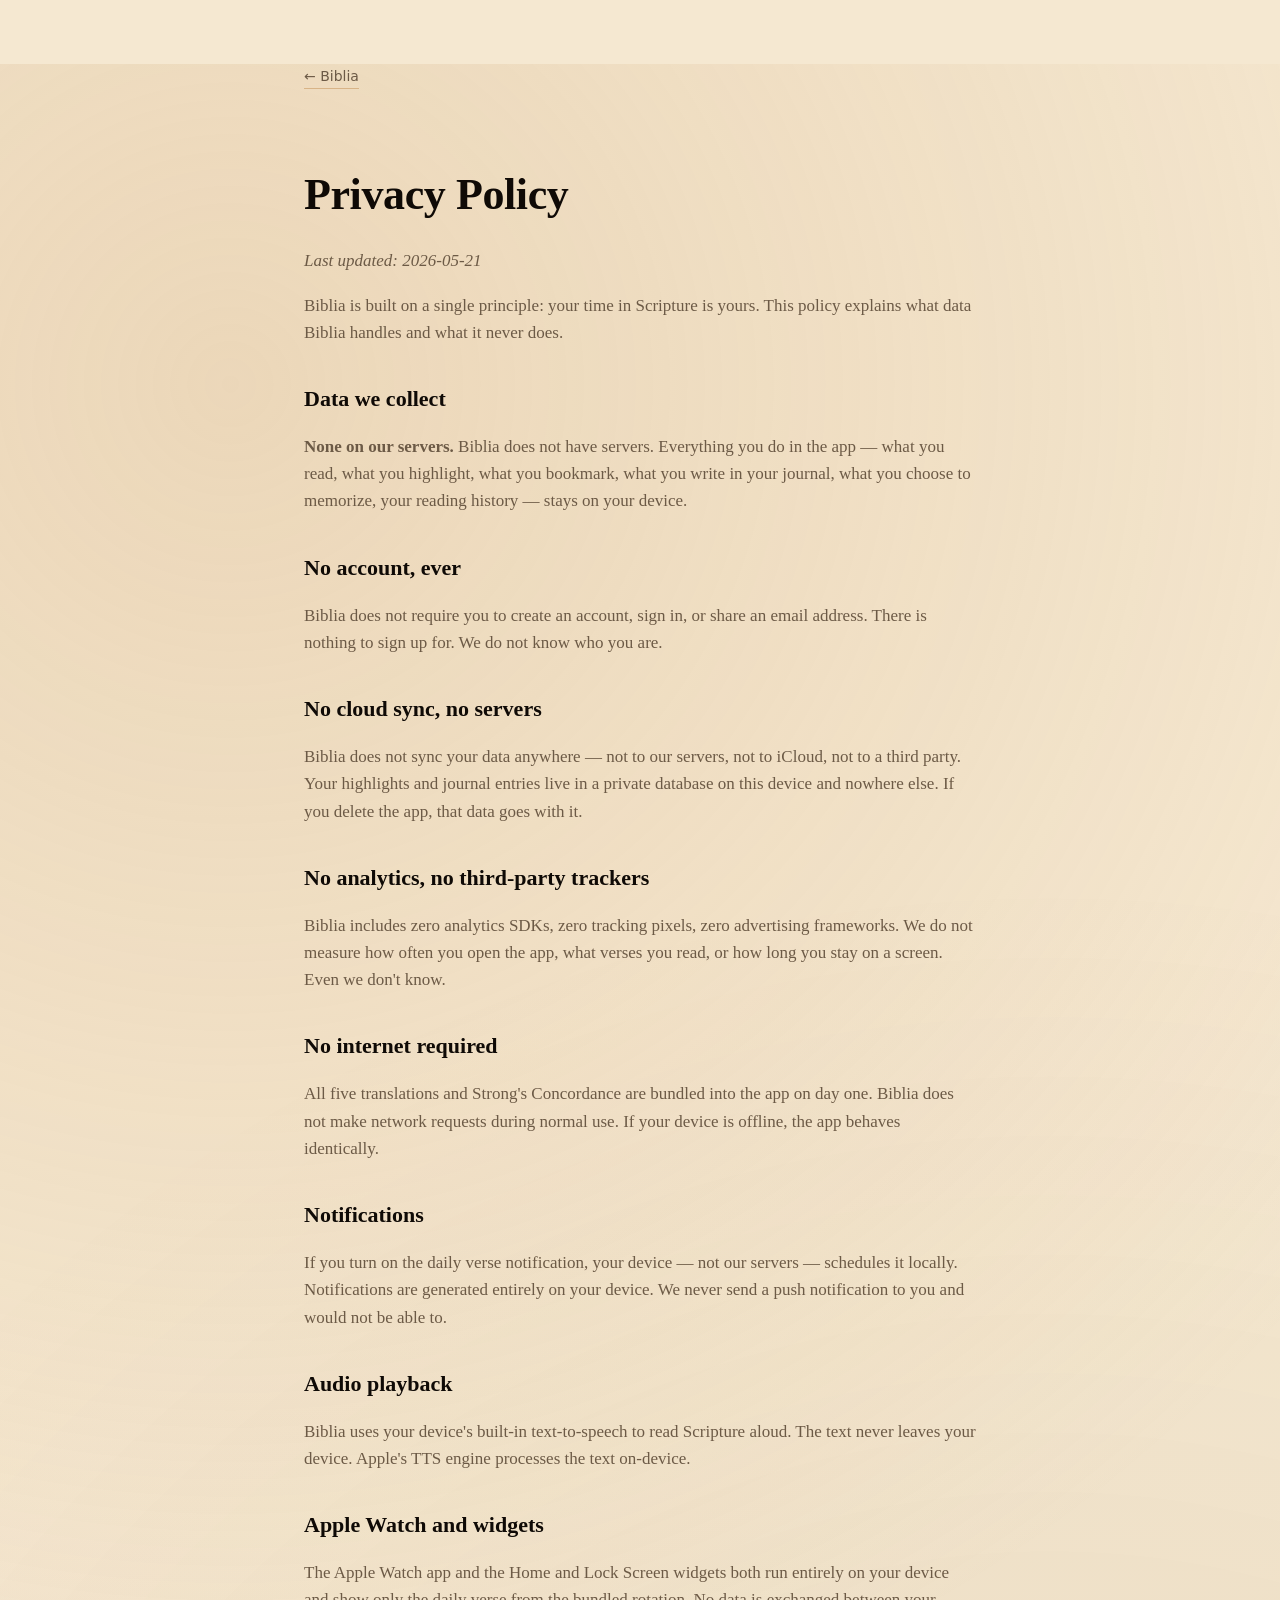
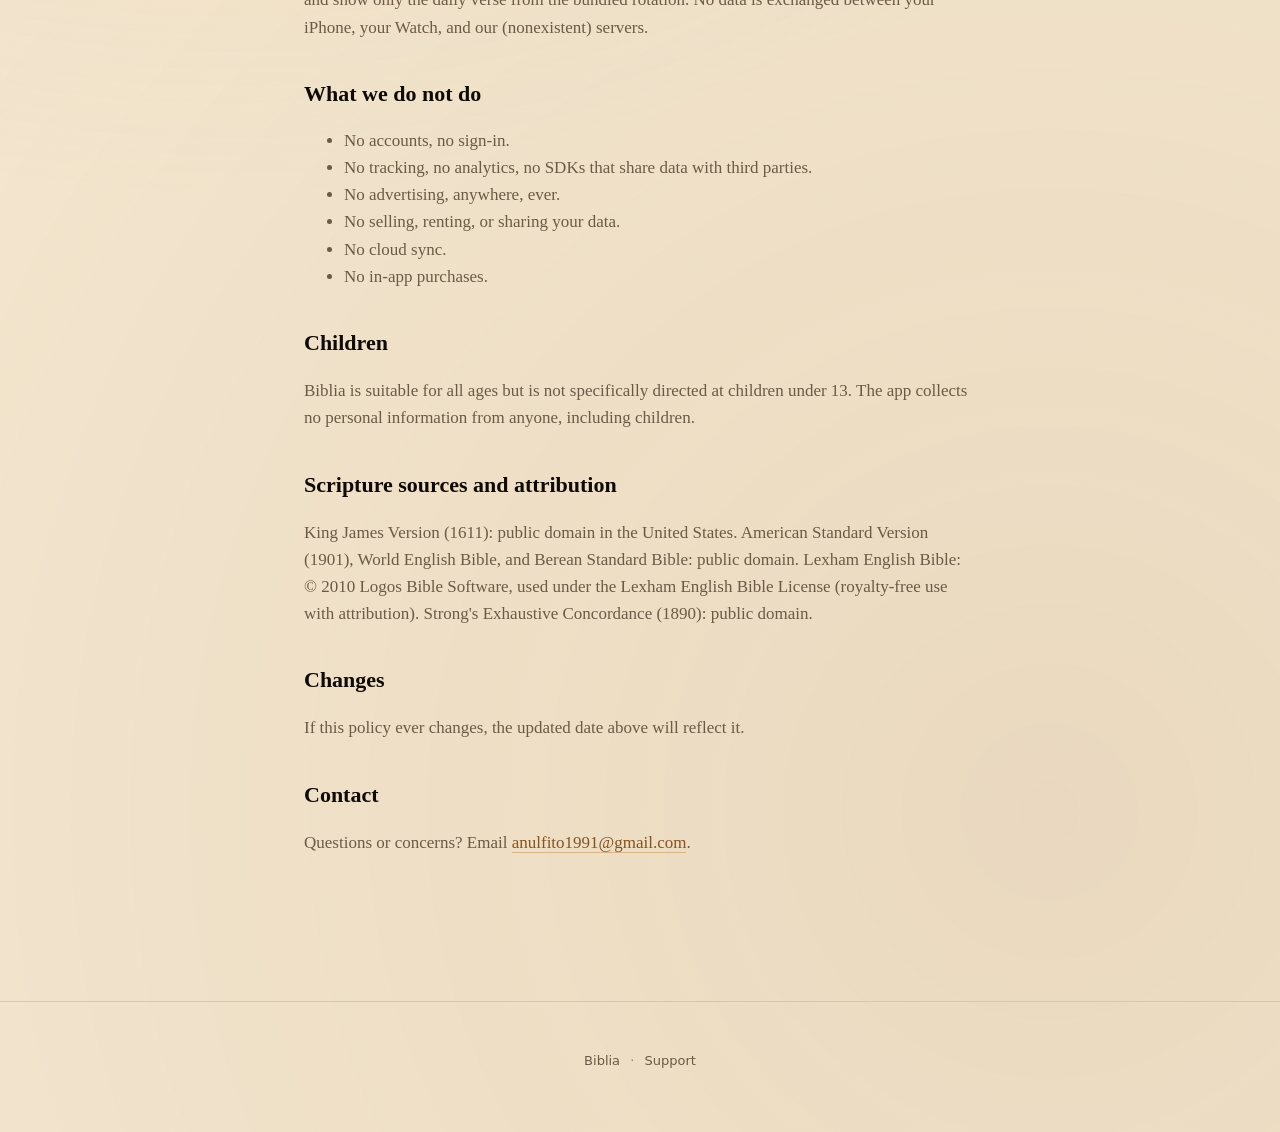
==== privacy.html @ 7a906b03 "Initial: Biblia marketing site, privacy, support" ====
<!DOCTYPE html>
<html lang="en">
<head>
  <meta charset="UTF-8" />
  <meta name="viewport" content="width=device-width, initial-scale=1.0" />
  <title>Privacy — Biblia</title>
  <link rel="stylesheet" href="styles.css" />
</head>
<body>
  <article class="page">
    <a class="back" href="index.html">← Biblia</a>
    <h1>Privacy Policy</h1>
    <p><em>Last updated: 2026-05-21</em></p>

    <p>Biblia is built on a single principle: your time in Scripture is yours. This policy explains what data Biblia handles and what it never does.</p>

    <h2>Data we collect</h2>
    <p><strong>None on our servers.</strong> Biblia does not have servers. Everything you do in the app — what you read, what you highlight, what you bookmark, what you write in your journal, what you choose to memorize, your reading history — stays on your device.</p>

    <h2>No account, ever</h2>
    <p>Biblia does not require you to create an account, sign in, or share an email address. There is nothing to sign up for. We do not know who you are.</p>

    <h2>No cloud sync, no servers</h2>
    <p>Biblia does not sync your data anywhere — not to our servers, not to iCloud, not to a third party. Your highlights and journal entries live in a private database on this device and nowhere else. If you delete the app, that data goes with it.</p>

    <h2>No analytics, no third-party trackers</h2>
    <p>Biblia includes zero analytics SDKs, zero tracking pixels, zero advertising frameworks. We do not measure how often you open the app, what verses you read, or how long you stay on a screen. Even we don't know.</p>

    <h2>No internet required</h2>
    <p>All five translations and Strong's Concordance are bundled into the app on day one. Biblia does not make network requests during normal use. If your device is offline, the app behaves identically.</p>

    <h2>Notifications</h2>
    <p>If you turn on the daily verse notification, your device — not our servers — schedules it locally. Notifications are generated entirely on your device. We never send a push notification to you and would not be able to.</p>

    <h2>Audio playback</h2>
    <p>Biblia uses your device's built-in text-to-speech to read Scripture aloud. The text never leaves your device. Apple's TTS engine processes the text on-device.</p>

    <h2>Apple Watch and widgets</h2>
    <p>The Apple Watch app and the Home and Lock Screen widgets both run entirely on your device and show only the daily verse from the bundled rotation. No data is exchanged between your iPhone, your Watch, and our (nonexistent) servers.</p>

    <h2>What we do not do</h2>
    <ul>
      <li>No accounts, no sign-in.</li>
      <li>No tracking, no analytics, no SDKs that share data with third parties.</li>
      <li>No advertising, anywhere, ever.</li>
      <li>No selling, renting, or sharing your data.</li>
      <li>No cloud sync.</li>
      <li>No in-app purchases.</li>
    </ul>

    <h2>Children</h2>
    <p>Biblia is suitable for all ages but is not specifically directed at children under 13. The app collects no personal information from anyone, including children.</p>

    <h2>Scripture sources and attribution</h2>
    <p>King James Version (1611): public domain in the United States. American Standard Version (1901), World English Bible, and Berean Standard Bible: public domain. Lexham English Bible: © 2010 Logos Bible Software, used under the Lexham English Bible License (royalty-free use with attribution). Strong's Exhaustive Concordance (1890): public domain.</p>

    <h2>Changes</h2>
    <p>If this policy ever changes, the updated date above will reflect it.</p>

    <h2>Contact</h2>
    <p>Questions or concerns? Email <a href="mailto:anulfito1991@gmail.com">anulfito1991@gmail.com</a>.</p>
  </article>

  <footer>
    <p>
      <a href="index.html">Biblia</a> ·
      <a href="support.html">Support</a>
    </p>
  </footer>
</body>
</html>
---- styles.css ----
:root {
  --bg: #f5e8d1;
  --surface: #faf2e0;
  --surface-elevated: #fcf6ea;
  --text-primary: #0f0a06;
  --text-secondary: #6c5a46;
  --text-tertiary: #998771;
  --accent: #b37330;
  --accent-soft: #d8b487;
  --accent-dark: #845420;
  --ember: #e0a66b;
  --separator: #d8c7a8;
  --shadow: 0 14px 36px rgba(89, 64, 35, 0.13), 0 2px 6px rgba(89, 64, 35, 0.07);
  --radius: 14px;
  --radius-sm: 10px;
  --max: 920px;
}

* { box-sizing: border-box; }

html, body {
  margin: 0;
  padding: 0;
  background: var(--bg);
  color: var(--text-primary);
  font-family: ui-serif, "Source Serif 4", Georgia, "Times New Roman", serif;
  line-height: 1.55;
}

body {
  background:
    radial-gradient(circle at 18% 12%, rgba(216, 180, 135, 0.32), transparent 55%),
    radial-gradient(circle at 82% 88%, rgba(132, 84, 32, 0.10), transparent 60%),
    var(--bg);
  min-height: 100vh;
}

a {
  color: var(--accent-dark);
  text-decoration: none;
}
a:hover { text-decoration: underline; }

/* HERO */
.hero {
  padding: 24px 24px 80px;
}

.topnav {
  display: flex;
  justify-content: space-between;
  align-items: center;
  max-width: var(--max);
  margin: 0 auto 64px;
}

.brand {
  font-weight: 600;
  font-size: 22px;
  letter-spacing: 0.4px;
}

.navlinks a {
  margin-left: 18px;
  color: var(--text-secondary);
  font-size: 15px;
}

.hero-inner {
  max-width: 720px;
  margin: 0 auto;
  text-align: center;
}

.eyebrow {
  font-size: 13px;
  letter-spacing: 2.4px;
  text-transform: uppercase;
  font-weight: 600;
  color: var(--accent-dark);
  margin-bottom: 18px;
  font-family: -apple-system, BlinkMacSystemFont, "SF Pro Text", system-ui, sans-serif;
}

.hero-inner h1 {
  font-size: clamp(40px, 7vw, 64px);
  font-weight: 600;
  line-height: 1.08;
  margin: 0 0 22px;
  letter-spacing: -0.8px;
}

.lede {
  font-size: 20px;
  color: var(--text-secondary);
  margin: 0 0 36px;
  font-style: italic;
}

.cta {
  display: inline-block;
  background: var(--accent-dark);
  color: white;
  padding: 14px 30px;
  border-radius: var(--radius);
  font-weight: 600;
  font-size: 16px;
  box-shadow: var(--shadow);
  transition: transform 0.15s ease, box-shadow 0.15s ease;
  font-family: -apple-system, BlinkMacSystemFont, "SF Pro Text", system-ui, sans-serif;
}
.cta:hover {
  text-decoration: none;
  transform: translateY(-1px);
  box-shadow: 0 18px 40px rgba(89, 64, 35, 0.20);
}

.muted {
  color: var(--text-tertiary);
  font-size: 14px;
  margin-top: 18px;
}

/* MAIN */
main {
  max-width: var(--max);
  margin: 0 auto;
  padding: 0 24px 80px;
}

/* FEATURES */
.features {
  display: grid;
  grid-template-columns: repeat(auto-fit, minmax(260px, 1fr));
  gap: 18px;
  margin-bottom: 80px;
}

.feature {
  background: var(--surface-elevated);
  border: 1px solid var(--separator);
  border-radius: var(--radius);
  padding: 28px;
  box-shadow: var(--shadow);
}

.feature h3 {
  margin: 0 0 10px;
  font-size: 19px;
  font-weight: 600;
}

.feature p {
  margin: 0;
  color: var(--text-secondary);
  font-size: 15px;
  line-height: 1.6;
}

/* MANIFESTO */
.manifesto {
  max-width: 680px;
  margin: 80px auto;
  text-align: center;
  padding: 0 24px;
}

.manifesto h2 {
  font-size: clamp(28px, 4.5vw, 40px);
  font-weight: 600;
  margin: 0 0 24px;
  letter-spacing: -0.4px;
}

.manifesto p {
  font-size: 19px;
  color: var(--text-secondary);
  font-style: italic;
  line-height: 1.6;
}

/* DOWNLOAD */
.download-block {
  text-align: center;
  margin-top: 80px;
  padding: 48px 24px;
  background: var(--surface);
  border-radius: var(--radius);
  border: 1px solid var(--separator);
}

.download-block h2 {
  text-align: center;
  font-size: clamp(28px, 4vw, 36px);
  margin: 0 0 16px;
  font-weight: 600;
  letter-spacing: -0.3px;
}

.download-block p {
  color: var(--text-secondary);
  font-size: 16px;
  max-width: 560px;
  margin: 0 auto 24px;
}

/* PAGES (privacy / support) */
.page {
  max-width: 720px;
  margin: 64px auto;
  padding: 0 24px 64px;
}

.page h1 {
  font-size: clamp(32px, 5vw, 44px);
  font-weight: 600;
  margin-bottom: 18px;
  letter-spacing: -0.4px;
}

.page h2 {
  font-size: 22px;
  font-weight: 600;
  margin-top: 36px;
  margin-bottom: 10px;
}

.page p, .page li {
  color: var(--text-secondary);
  font-size: 17px;
  line-height: 1.6;
}

.page a {
  border-bottom: 1px solid var(--accent-soft);
}

.back {
  display: inline-block;
  color: var(--text-secondary);
  font-size: 14px;
  margin-bottom: 36px;
  font-family: -apple-system, BlinkMacSystemFont, "SF Pro Text", system-ui, sans-serif;
}

/* FOOTER */
footer {
  text-align: center;
  padding: 36px 24px 48px;
  color: var(--text-tertiary);
  font-size: 13px;
  border-top: 1px solid var(--separator);
  font-family: -apple-system, BlinkMacSystemFont, "SF Pro Text", system-ui, sans-serif;
}

footer a {
  color: var(--text-secondary);
  margin: 0 6px;
}
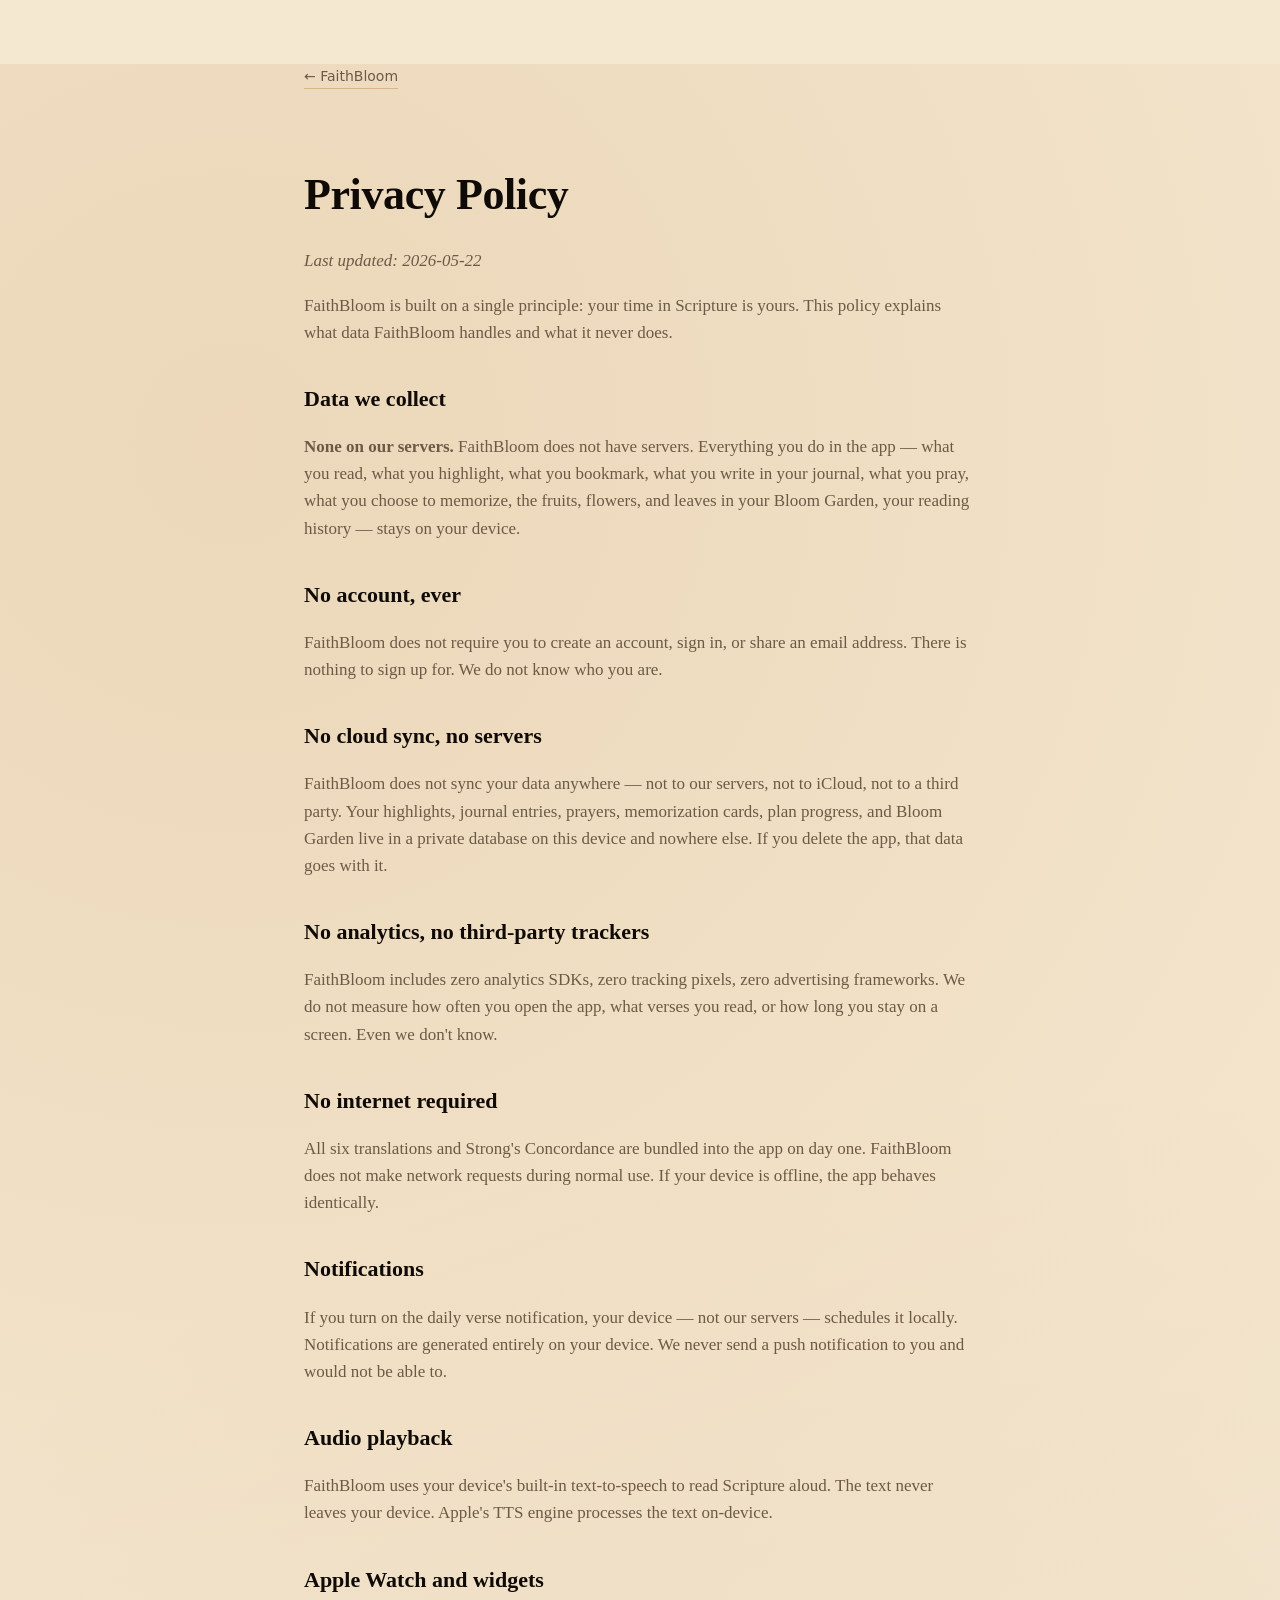
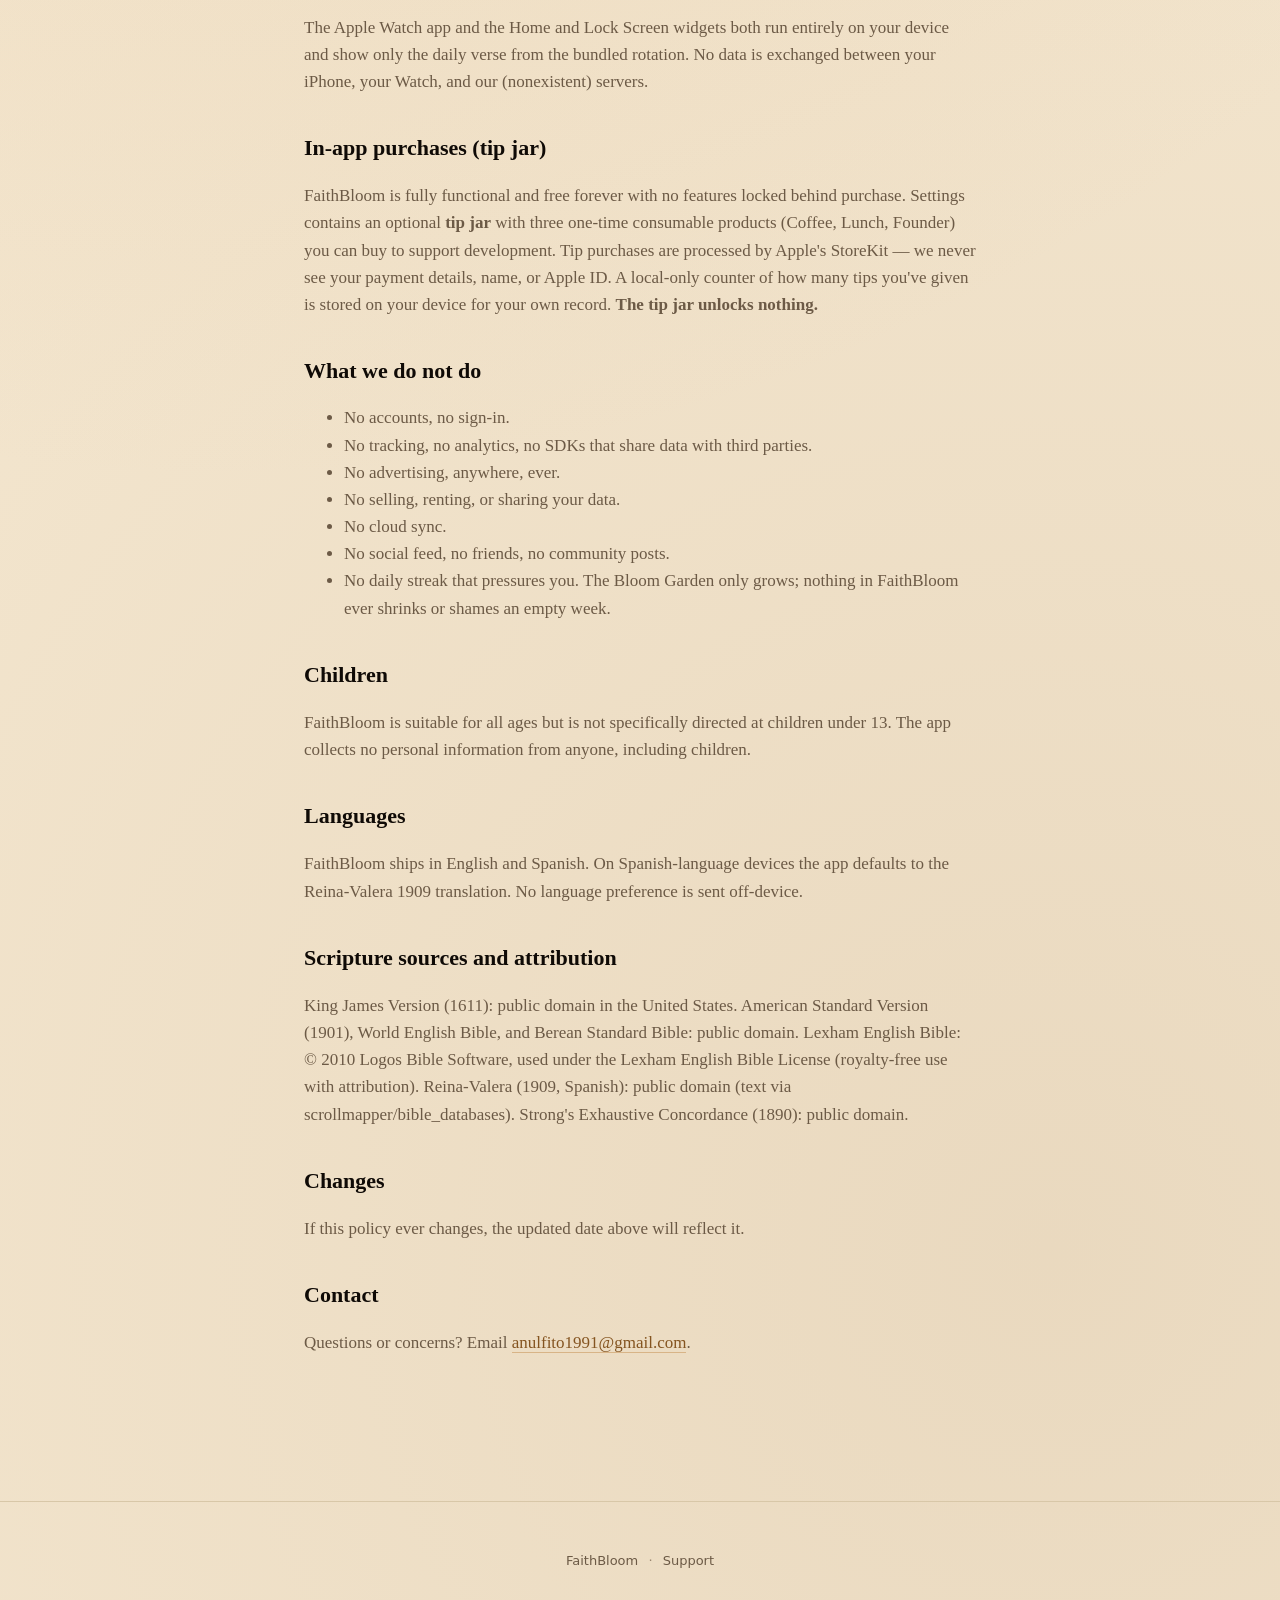
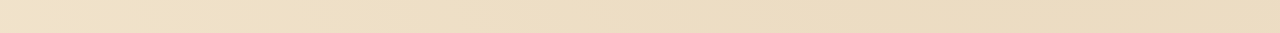
==== commit 6544dc5b: "Rebrand site Biblia → FaithBloom, add bloom features + tip jar disclosure Privacy policy: - Rename B" ====
--- a/privacy.html
+++ b/privacy.html
@@ -3,40 +3,43 @@
 <head>
   <meta charset="UTF-8" />
   <meta name="viewport" content="width=device-width, initial-scale=1.0" />
-  <title>Privacy — Biblia</title>
+  <title>Privacy — FaithBloom</title>
   <link rel="stylesheet" href="styles.css" />
 </head>
 <body>
   <article class="page">
-    <a class="back" href="index.html">← Biblia</a>
+    <a class="back" href="index.html">← FaithBloom</a>
     <h1>Privacy Policy</h1>
-    <p><em>Last updated: 2026-05-21</em></p>
+    <p><em>Last updated: 2026-05-22</em></p>
 
-    <p>Biblia is built on a single principle: your time in Scripture is yours. This policy explains what data Biblia handles and what it never does.</p>
+    <p>FaithBloom is built on a single principle: your time in Scripture is yours. This policy explains what data FaithBloom handles and what it never does.</p>
 
     <h2>Data we collect</h2>
-    <p><strong>None on our servers.</strong> Biblia does not have servers. Everything you do in the app — what you read, what you highlight, what you bookmark, what you write in your journal, what you choose to memorize, your reading history — stays on your device.</p>
+    <p><strong>None on our servers.</strong> FaithBloom does not have servers. Everything you do in the app — what you read, what you highlight, what you bookmark, what you write in your journal, what you pray, what you choose to memorize, the fruits, flowers, and leaves in your Bloom Garden, your reading history — stays on your device.</p>
 
     <h2>No account, ever</h2>
-    <p>Biblia does not require you to create an account, sign in, or share an email address. There is nothing to sign up for. We do not know who you are.</p>
+    <p>FaithBloom does not require you to create an account, sign in, or share an email address. There is nothing to sign up for. We do not know who you are.</p>
 
     <h2>No cloud sync, no servers</h2>
-    <p>Biblia does not sync your data anywhere — not to our servers, not to iCloud, not to a third party. Your highlights and journal entries live in a private database on this device and nowhere else. If you delete the app, that data goes with it.</p>
+    <p>FaithBloom does not sync your data anywhere — not to our servers, not to iCloud, not to a third party. Your highlights, journal entries, prayers, memorization cards, plan progress, and Bloom Garden live in a private database on this device and nowhere else. If you delete the app, that data goes with it.</p>
 
     <h2>No analytics, no third-party trackers</h2>
-    <p>Biblia includes zero analytics SDKs, zero tracking pixels, zero advertising frameworks. We do not measure how often you open the app, what verses you read, or how long you stay on a screen. Even we don't know.</p>
+    <p>FaithBloom includes zero analytics SDKs, zero tracking pixels, zero advertising frameworks. We do not measure how often you open the app, what verses you read, or how long you stay on a screen. Even we don't know.</p>
 
     <h2>No internet required</h2>
-    <p>All five translations and Strong's Concordance are bundled into the app on day one. Biblia does not make network requests during normal use. If your device is offline, the app behaves identically.</p>
+    <p>All six translations and Strong's Concordance are bundled into the app on day one. FaithBloom does not make network requests during normal use. If your device is offline, the app behaves identically.</p>
 
     <h2>Notifications</h2>
     <p>If you turn on the daily verse notification, your device — not our servers — schedules it locally. Notifications are generated entirely on your device. We never send a push notification to you and would not be able to.</p>
 
     <h2>Audio playback</h2>
-    <p>Biblia uses your device's built-in text-to-speech to read Scripture aloud. The text never leaves your device. Apple's TTS engine processes the text on-device.</p>
+    <p>FaithBloom uses your device's built-in text-to-speech to read Scripture aloud. The text never leaves your device. Apple's TTS engine processes the text on-device.</p>
 
     <h2>Apple Watch and widgets</h2>
     <p>The Apple Watch app and the Home and Lock Screen widgets both run entirely on your device and show only the daily verse from the bundled rotation. No data is exchanged between your iPhone, your Watch, and our (nonexistent) servers.</p>
+
+    <h2>In-app purchases (tip jar)</h2>
+    <p>FaithBloom is fully functional and free forever with no features locked behind purchase. Settings contains an optional <strong>tip jar</strong> with three one-time consumable products (Coffee, Lunch, Founder) you can buy to support development. Tip purchases are processed by Apple's StoreKit — we never see your payment details, name, or Apple ID. A local-only counter of how many tips you've given is stored on your device for your own record. <strong>The tip jar unlocks nothing.</strong></p>
 
     <h2>What we do not do</h2>
     <ul>
@@ -45,14 +48,18 @@
       <li>No advertising, anywhere, ever.</li>
       <li>No selling, renting, or sharing your data.</li>
       <li>No cloud sync.</li>
-      <li>No in-app purchases.</li>
+      <li>No social feed, no friends, no community posts.</li>
+      <li>No daily streak that pressures you. The Bloom Garden only grows; nothing in FaithBloom ever shrinks or shames an empty week.</li>
     </ul>
 
     <h2>Children</h2>
-    <p>Biblia is suitable for all ages but is not specifically directed at children under 13. The app collects no personal information from anyone, including children.</p>
+    <p>FaithBloom is suitable for all ages but is not specifically directed at children under 13. The app collects no personal information from anyone, including children.</p>
+
+    <h2>Languages</h2>
+    <p>FaithBloom ships in English and Spanish. On Spanish-language devices the app defaults to the Reina-Valera 1909 translation. No language preference is sent off-device.</p>
 
     <h2>Scripture sources and attribution</h2>
-    <p>King James Version (1611): public domain in the United States. American Standard Version (1901), World English Bible, and Berean Standard Bible: public domain. Lexham English Bible: © 2010 Logos Bible Software, used under the Lexham English Bible License (royalty-free use with attribution). Strong's Exhaustive Concordance (1890): public domain.</p>
+    <p>King James Version (1611): public domain in the United States. American Standard Version (1901), World English Bible, and Berean Standard Bible: public domain. Lexham English Bible: © 2010 Logos Bible Software, used under the Lexham English Bible License (royalty-free use with attribution). Reina-Valera (1909, Spanish): public domain (text via scrollmapper/bible_databases). Strong's Exhaustive Concordance (1890): public domain.</p>
 
     <h2>Changes</h2>
     <p>If this policy ever changes, the updated date above will reflect it.</p>
@@ -63,7 +70,7 @@
 
   <footer>
     <p>
-      <a href="index.html">Biblia</a> ·
+      <a href="index.html">FaithBloom</a> ·
       <a href="support.html">Support</a>
     </p>
   </footer>
